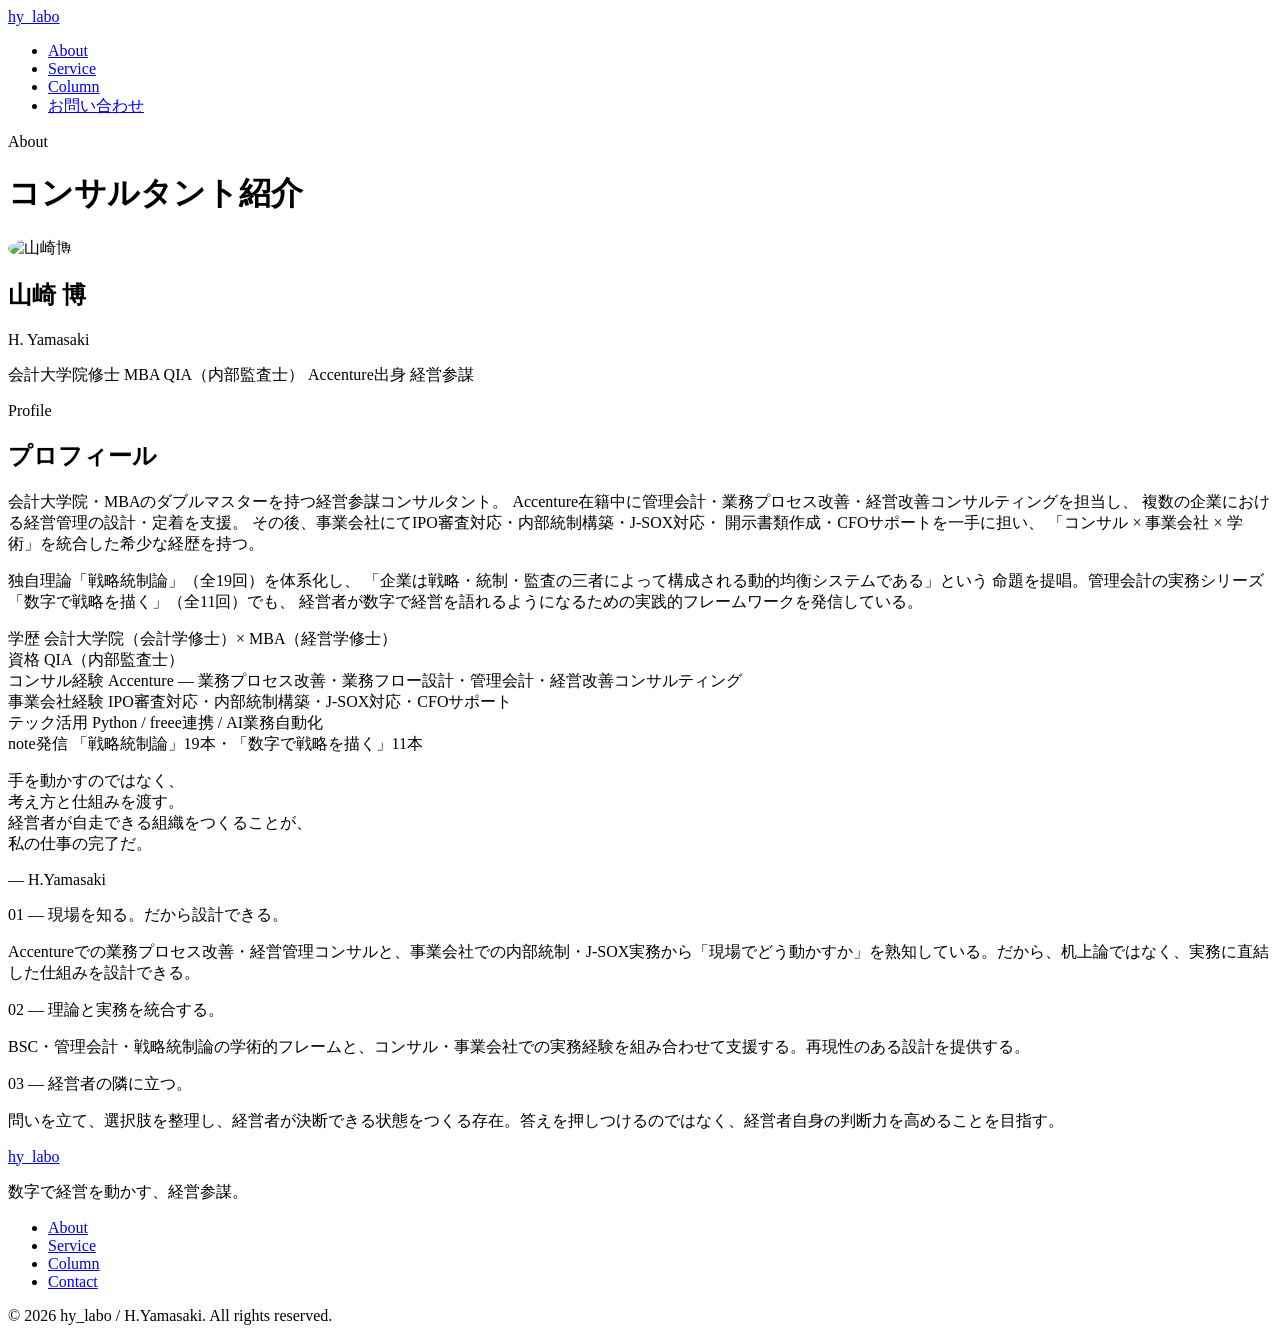
==== about.html @ d49428d5 "サービス説明を肯定的な表現に刷新・業務プロセス改善の強みを追加" ====
<!DOCTYPE html>
<html lang="ja">
<head>
  <meta charset="UTF-8">
  <meta name="viewport" content="width=device-width, initial-scale=1.0">
  <title>About | hy_labo</title>
  <meta name="description" content="山崎博（H.Yamasaki）のプロフィール。Accenture出身、会計大学院×MBA、経営参謀コンサルタント。">
  <link rel="stylesheet" href="css/style.css">
</head>
<body>

<nav>
  <a href="index.html" class="nav-logo">hy<span>_labo</span></a>
  <ul class="nav-links">
    <li><a href="about.html">About</a></li>
    <li><a href="service.html">Service</a></li>
    <li><a href="column.html">Column</a></li>
    <li><a href="contact.html" class="nav-cta">お問い合わせ</a></li>
  </ul>
</nav>

<div class="page-hero">
  <div class="page-hero-inner">
    <p class="page-hero-eyebrow">About</p>
    <h1 class="page-hero-title">コンサルタント紹介</h1>
  </div>
</div>

<!-- PROFILE -->
<section>
  <div class="section-inner">
    <div class="about-grid">
      <div class="about-profile-card">
        <div class="about-avatar" style="background:none; overflow:hidden;">
          <img src="images/profile-avatar.png" alt="山崎博" style="width:100%;height:100%;object-fit:cover;border-radius:50%;">
        </div>
        <h2 class="about-name">山崎 博</h2>
        <p class="about-name-en">H. Yamasaki</p>
        <div class="about-tags">
          <span class="about-tag">会計大学院修士</span>
          <span class="about-tag">MBA</span>
          <span class="about-tag">QIA（内部監査士）</span>
          <span class="about-tag">Accenture出身</span>
          <span class="about-tag">経営参謀</span>
        </div>
      </div>
      <div>
        <p class="section-eyebrow">Profile</p>
        <h2 class="section-title">プロフィール</h2>
        <p class="about-text">
          会計大学院・MBAのダブルマスターを持つ経営参謀コンサルタント。
          Accenture在籍中に管理会計・業務プロセス改善・経営改善コンサルティングを担当し、
          複数の企業における経営管理の設計・定着を支援。
          その後、事業会社にてIPO審査対応・内部統制構築・J-SOX対応・
          開示書類作成・CFOサポートを一手に担い、
          「コンサル × 事業会社 × 学術」を統合した希少な経歴を持つ。
        </p>
        <p class="about-text">
          独自理論「戦略統制論」（全19回）を体系化し、
          「企業は戦略・統制・監査の三者によって構成される動的均衡システムである」という
          命題を提唱。管理会計の実務シリーズ「数字で戦略を描く」（全11回）でも、
          経営者が数字で経営を語れるようになるための実践的フレームワークを発信している。
        </p>
        <div class="about-career">
          <div class="career-item">
            <span class="career-label">学歴</span>
            <span class="career-value">会計大学院（会計学修士）× MBA（経営学修士）</span>
          </div>
          <div class="career-item">
            <span class="career-label">資格</span>
            <span class="career-value">QIA（内部監査士）</span>
          </div>
          <div class="career-item">
            <span class="career-label">コンサル経験</span>
            <span class="career-value">Accenture — 業務プロセス改善・業務フロー設計・管理会計・経営改善コンサルティング</span>
          </div>
          <div class="career-item">
            <span class="career-label">事業会社経験</span>
            <span class="career-value">IPO審査対応・内部統制構築・J-SOX対応・CFOサポート</span>
          </div>
          <div class="career-item">
            <span class="career-label">テック活用</span>
            <span class="career-value">Python / freee連携 / AI業務自動化</span>
          </div>
          <div class="career-item">
            <span class="career-label">note発信</span>
            <span class="career-value">「戦略統制論」19本・「数字で戦略を描く」11本</span>
          </div>
        </div>
      </div>
    </div>
  </div>
</section>

<!-- PHILOSOPHY -->
<div class="philosophy-section">
  <div class="philosophy-inner">
    <div>
      <p class="philosophy-quote">
        手を動かすのではなく、<br>
        <span class="hl">考え方と仕組みを渡す。</span><br>
        経営者が自走できる組織をつくることが、<br>
        私の仕事の完了だ。
      </p>
      <p class="philosophy-author">— H.Yamasaki</p>
    </div>
    <div class="philosophy-points">
      <div class="philosophy-point">
        <p class="pp-num">01 — 現場を知る。だから設計できる。</p>
        <p class="pp-text">Accentureでの業務プロセス改善・経営管理コンサルと、事業会社での内部統制・J-SOX実務から「現場でどう動かすか」を熟知している。だから、机上論ではなく、実務に直結した仕組みを設計できる。</p>
      </div>
      <div class="philosophy-point">
        <p class="pp-num">02 — 理論と実務を統合する。</p>
        <p class="pp-text">BSC・管理会計・戦略統制論の学術的フレームと、コンサル・事業会社での実務経験を組み合わせて支援する。再現性のある設計を提供する。</p>
      </div>
      <div class="philosophy-point">
        <p class="pp-num">03 — 経営者の隣に立つ。</p>
        <p class="pp-text">問いを立て、選択肢を整理し、経営者が決断できる状態をつくる存在。答えを押しつけるのではなく、経営者自身の判断力を高めることを目指す。</p>
      </div>
    </div>
  </div>
</div>

<footer>
  <div class="footer-inner">
    <div class="footer-top">
      <div>
        <a href="index.html" class="footer-logo">hy<span>_labo</span></a>
        <p class="footer-desc">数字で経営を動かす、経営参謀。</p>
      </div>
      <ul class="footer-nav">
        <li><a href="about.html">About</a></li>
        <li><a href="service.html">Service</a></li>
        <li><a href="column.html">Column</a></li>
        <li><a href="contact.html">Contact</a></li>
      </ul>
    </div>
    <p class="footer-copy">© 2026 hy_labo / H.Yamasaki. All rights reserved.</p>
  </div>
</footer>

</body>
</html>
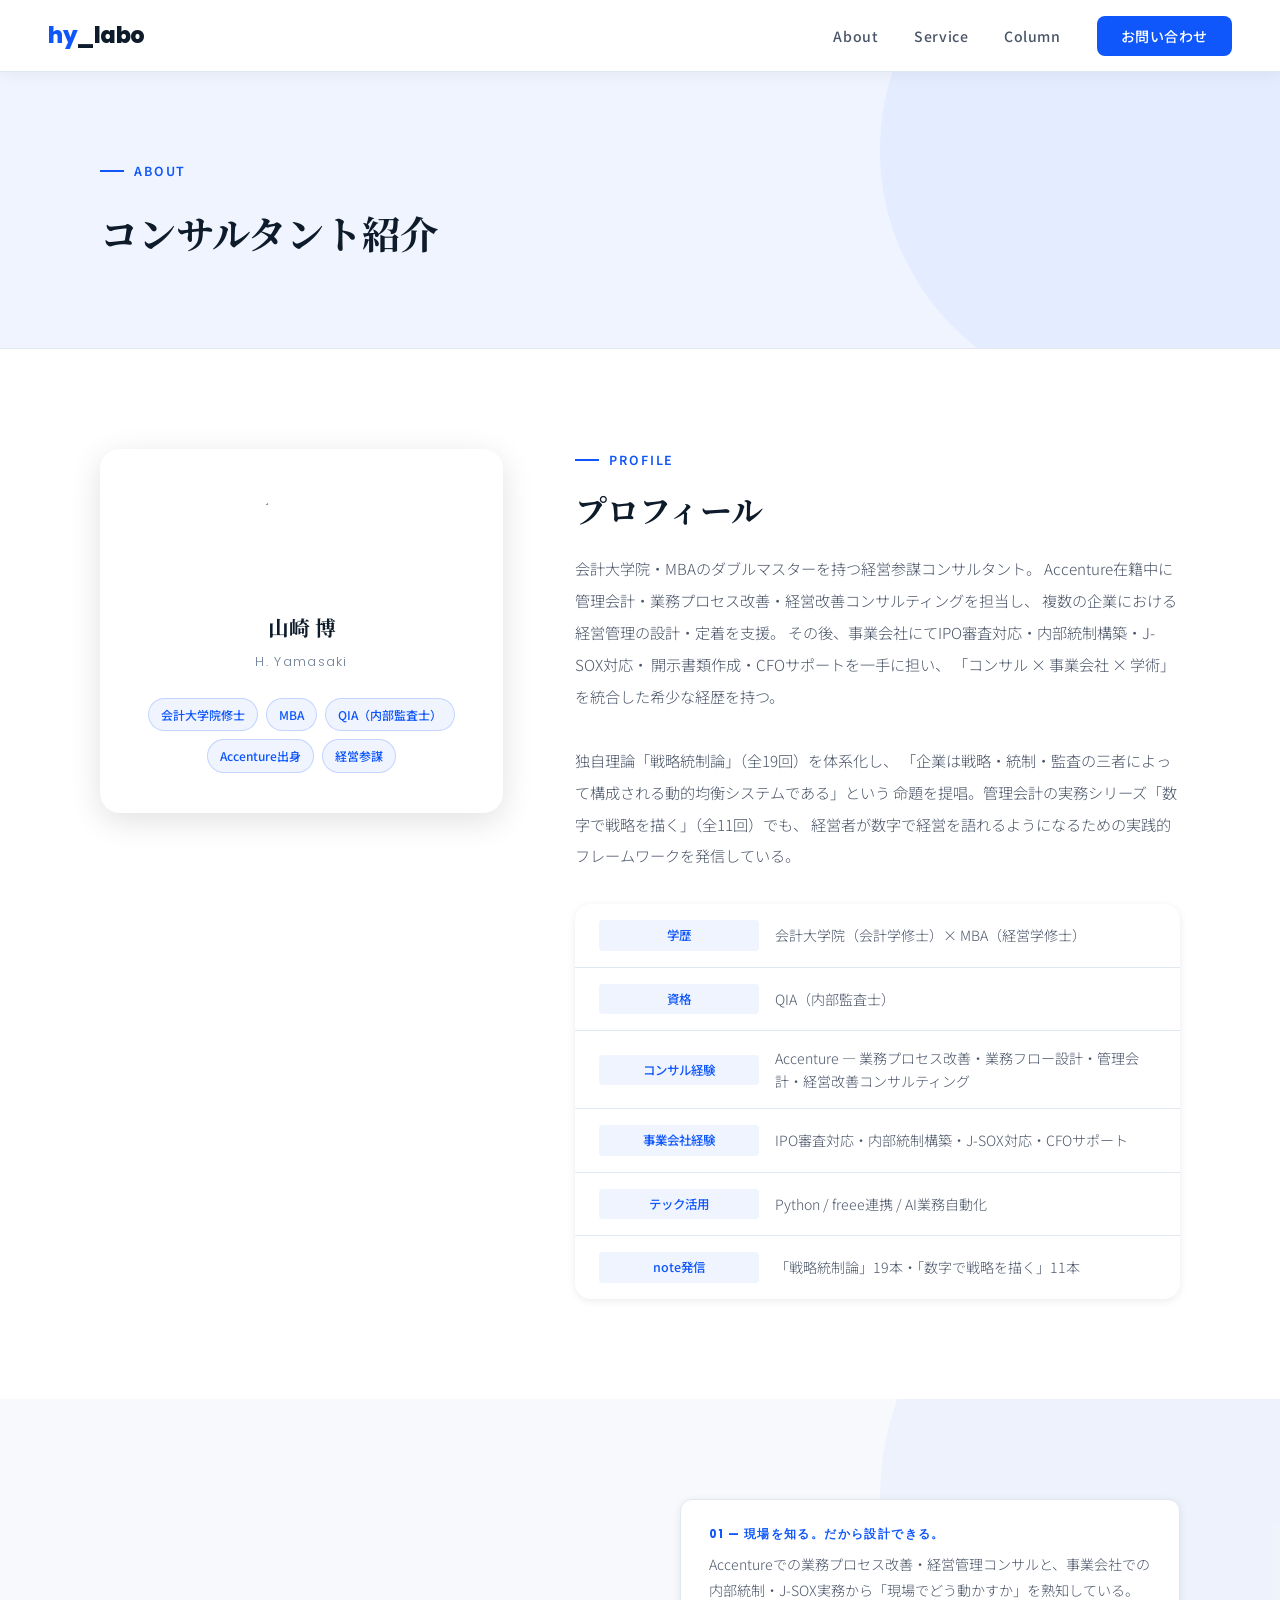
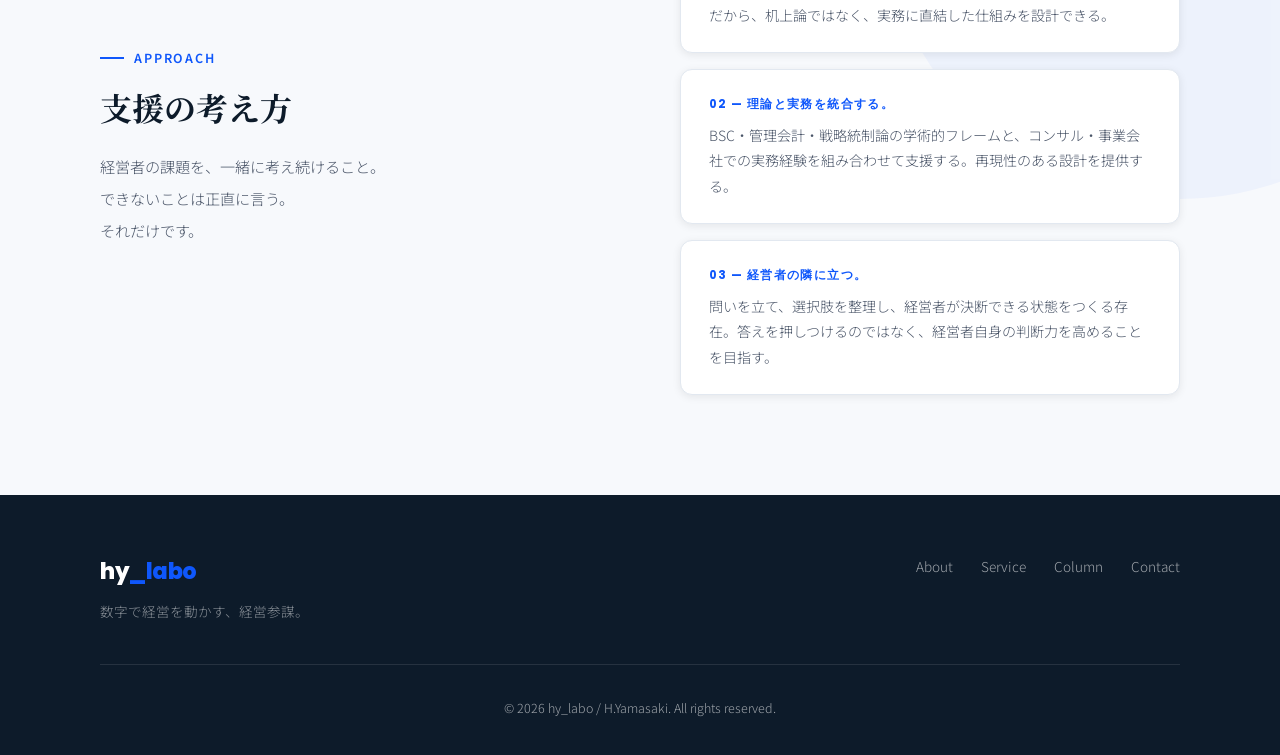
==== commit c83fd573: "redesign: サイト全体を明るいデザイン・誠実なトーンに刷新 [デザイン] - ヒーロー背景: 暗いオーバーレイ→ライトブルーグラデーション - 統計バー: ネイビー→ライトブルー背景 - フィ" ====
--- a/about.html
+++ b/about.html
@@ -96,13 +96,13 @@
 <div class="philosophy-section">
   <div class="philosophy-inner">
     <div>
-      <p class="philosophy-quote">
-        手を動かすのではなく、<br>
-        <span class="hl">考え方と仕組みを渡す。</span><br>
-        経営者が自走できる組織をつくることが、<br>
-        私の仕事の完了だ。
+      <p class="section-eyebrow">Approach</p>
+      <h2 class="section-title">支援の考え方</h2>
+      <p style="font-size:0.95rem; color:var(--text-mid); line-height:2.1; max-width:360px; margin-top:16px;">
+        経営者の課題を、一緒に考え続けること。<br>
+        できないことは正直に言う。<br>
+        それだけです。
       </p>
-      <p class="philosophy-author">— H.Yamasaki</p>
     </div>
     <div class="philosophy-points">
       <div class="philosophy-point">
--- a/css/style.css
+++ b/css/style.css
@@ -0,0 +1,1025 @@
+/* hy_labo — style.css (v2) */
+@import url('https://fonts.googleapis.com/css2?family=Poppins:wght@400;600;700;800&family=Noto+Sans+JP:wght@300;400;500;700&family=Noto+Serif+JP:wght@400;600;700&display=swap');
+
+:root {
+  --blue:       #0f57fb;
+  --blue-dark:  #0940c0;
+  --navy:       #0d1b2a;
+  --navy-mid:   #1e3352;
+  --gold:       #c89a3f;
+  --text:       #1a202c;
+  --text-mid:   #4a5568;
+  --text-light: #718096;
+  --bg:         #ffffff;
+  --bg-blue:    #f0f4ff;
+  --bg-dark:    #0d1b2a;
+  --border:     #e2e8f0;
+  --shadow-sm:  0 2px 8px rgba(0,0,0,0.08);
+  --shadow-md:  0 8px 32px rgba(0,0,0,0.12);
+  --shadow-lg:  0 16px 48px rgba(15,87,251,0.18);
+  --radius:     8px;
+  --max:        1080px;
+}
+
+*, *::before, *::after { margin:0; padding:0; box-sizing:border-box; }
+html { scroll-behavior:smooth; }
+
+body {
+  font-family: 'Noto Sans JP', sans-serif;
+  font-weight: 300;
+  color: var(--text);
+  background: var(--bg);
+  line-height: 1.8;
+  overflow-x: hidden;
+}
+
+/* ── NAV ────────────────────────── */
+nav {
+  position: fixed;
+  inset: 0 0 auto 0;
+  height: 72px;
+  display: flex;
+  align-items: center;
+  justify-content: space-between;
+  padding: 0 48px;
+  background: rgba(255,255,255,0.97);
+  backdrop-filter: blur(8px);
+  border-bottom: 1px solid var(--border);
+  z-index: 200;
+  box-shadow: 0 2px 16px rgba(0,0,0,0.06);
+}
+
+.nav-logo {
+  font-family: 'Poppins', sans-serif;
+  font-weight: 800;
+  font-size: 1.4rem;
+  color: var(--blue);
+  text-decoration: none;
+  letter-spacing: -0.02em;
+}
+
+.nav-logo span {
+  color: var(--navy);
+}
+
+.nav-links {
+  display: flex;
+  align-items: center;
+  gap: 36px;
+  list-style: none;
+}
+
+.nav-links a {
+  text-decoration: none;
+  font-size: 0.88rem;
+  font-weight: 500;
+  color: var(--text-mid);
+  letter-spacing: 0.04em;
+  transition: color 0.2s;
+}
+
+.nav-links a:hover { color: var(--blue); }
+
+.nav-cta {
+  background: var(--blue) !important;
+  color: #fff !important;
+  padding: 10px 24px !important;
+  border-radius: var(--radius) !important;
+  transition: background 0.2s !important;
+}
+
+.nav-cta:hover { background: var(--blue-dark) !important; }
+
+/* ── HERO ───────────────────────── */
+.hero {
+  min-height: 100vh;
+  padding-top: 72px;
+  display: flex;
+  align-items: center;
+  position: relative;
+  overflow: hidden;
+  background: linear-gradient(135deg, #eef2ff 0%, #ffffff 55%, #f7f9fc 100%);
+}
+
+.hero::before {
+  content: '';
+  position: absolute;
+  right: -200px;
+  top: -150px;
+  width: 700px;
+  height: 700px;
+  border-radius: 50%;
+  background: rgba(15,87,251,0.06);
+  pointer-events: none;
+}
+
+.hero-grid {
+  position: relative;
+  z-index: 1;
+  max-width: var(--max);
+  margin: 0 auto;
+  padding: 80px 48px;
+  display: grid;
+  grid-template-columns: 1fr 1fr;
+  gap: 64px;
+  align-items: center;
+  width: 100%;
+}
+
+.hero-eyebrow {
+  display: inline-flex;
+  align-items: center;
+  gap: 8px;
+  font-size: 0.78rem;
+  font-weight: 500;
+  letter-spacing: 0.15em;
+  color: var(--blue);
+  text-transform: uppercase;
+  margin-bottom: 24px;
+}
+
+.hero-eyebrow::before {
+  content: '';
+  width: 32px;
+  height: 2px;
+  background: var(--blue);
+  display: block;
+}
+
+.hero-title {
+  font-family: 'Noto Serif JP', serif;
+  font-size: clamp(2.2rem, 4vw, 3.4rem);
+  font-weight: 700;
+  line-height: 1.45;
+  color: var(--navy);
+  margin-bottom: 28px;
+}
+
+.hero-title .accent {
+  color: var(--blue);
+}
+
+.hero-desc {
+  font-size: 1rem;
+  color: var(--text-mid);
+  line-height: 2;
+  margin-bottom: 48px;
+  max-width: 480px;
+}
+
+.btn-primary {
+  display: inline-flex;
+  align-items: center;
+  gap: 8px;
+  padding: 16px 36px;
+  background: var(--blue);
+  color: #fff;
+  text-decoration: none;
+  font-size: 0.92rem;
+  font-weight: 500;
+  border-radius: var(--radius);
+  letter-spacing: 0.04em;
+  box-shadow: 0 8px 24px rgba(15,87,251,0.45);
+  transition: all 0.25s;
+}
+
+.btn-primary:hover {
+  background: var(--blue-dark);
+  transform: translateY(-2px);
+  box-shadow: 0 12px 32px rgba(15,87,251,0.55);
+}
+
+.btn-secondary {
+  display: inline-flex;
+  align-items: center;
+  gap: 8px;
+  padding: 16px 36px;
+  background: transparent;
+  color: var(--navy);
+  text-decoration: none;
+  font-size: 0.92rem;
+  font-weight: 500;
+  border-radius: var(--radius);
+  letter-spacing: 0.04em;
+  border: 1.5px solid var(--border);
+  transition: all 0.25s;
+  margin-left: 16px;
+}
+
+.btn-secondary:hover {
+  border-color: var(--blue);
+  color: var(--blue);
+}
+
+/* Hero visual */
+.hero-visual {
+  display: flex;
+  justify-content: center;
+  align-items: center;
+}
+
+.hero-card-stack {
+  position: relative;
+  width: 360px;
+  height: 400px;
+}
+
+.h-card {
+  position: absolute;
+  background: #ffffff;
+  border: 1px solid var(--border);
+  border-radius: 16px;
+  padding: 28px 32px;
+  color: var(--navy);
+  box-shadow: var(--shadow-md);
+}
+
+.h-card-main {
+  top: 20px; left: 0;
+  width: 300px;
+}
+
+.h-card-sub {
+  top: 180px; right: 0;
+  width: 240px;
+  background: var(--bg-blue);
+  border-color: rgba(15,87,251,0.2);
+}
+
+.h-card-label {
+  font-size: 0.72rem;
+  letter-spacing: 0.15em;
+  color: var(--blue);
+  text-transform: uppercase;
+  margin-bottom: 10px;
+}
+
+.h-card-value {
+  font-family: 'Poppins', sans-serif;
+  font-size: 1.4rem;
+  font-weight: 700;
+  color: var(--navy);
+  margin-bottom: 8px;
+}
+
+.h-card-desc {
+  font-size: 0.82rem;
+  color: var(--text-mid);
+  line-height: 1.6;
+}
+
+.h-card-badge {
+  display: inline-flex;
+  align-items: center;
+  gap: 6px;
+  font-size: 0.75rem;
+  background: var(--bg-blue);
+  border-radius: 20px;
+  padding: 4px 12px;
+  color: var(--blue);
+  margin-top: 12px;
+  border: 1px solid rgba(15,87,251,0.2);
+}
+
+/* ── SECTION BASE ────────────────── */
+section { padding: 100px 48px; }
+
+.section-inner {
+  max-width: var(--max);
+  margin: 0 auto;
+}
+
+.section-eyebrow {
+  font-size: 0.78rem;
+  font-weight: 600;
+  letter-spacing: 0.15em;
+  color: var(--blue);
+  text-transform: uppercase;
+  margin-bottom: 14px;
+  display: flex;
+  align-items: center;
+  gap: 10px;
+}
+
+.section-eyebrow::before {
+  content: '';
+  width: 24px;
+  height: 2px;
+  background: var(--blue);
+}
+
+.section-title {
+  font-family: 'Noto Serif JP', serif;
+  font-size: clamp(1.6rem, 2.5vw, 2.4rem);
+  font-weight: 700;
+  color: var(--navy);
+  margin-bottom: 20px;
+  line-height: 1.5;
+}
+
+.section-lead {
+  font-size: 1rem;
+  color: var(--text-mid);
+  line-height: 2;
+  max-width: 600px;
+  margin-bottom: 64px;
+}
+
+/* ── STATS BAR ───────────────────── */
+.stats-bar {
+  background: var(--bg-blue);
+  padding: 48px;
+  border-top: 1px solid var(--border);
+  border-bottom: 1px solid var(--border);
+}
+
+.stats-inner {
+  max-width: var(--max);
+  margin: 0 auto;
+  display: grid;
+  grid-template-columns: repeat(4, 1fr);
+  gap: 32px;
+  text-align: center;
+}
+
+.stat-item { padding: 8px; }
+
+.stat-num {
+  font-family: 'Poppins', sans-serif;
+  font-size: clamp(2rem, 3vw, 2.8rem);
+  font-weight: 800;
+  color: var(--blue);
+  letter-spacing: -0.02em;
+  line-height: 1;
+  margin-bottom: 8px;
+}
+
+.stat-num span {
+  font-size: 1.4rem;
+  color: var(--blue);
+}
+
+.stat-label {
+  font-size: 0.85rem;
+  color: var(--text-mid);
+  line-height: 1.6;
+}
+
+/* ── SERVICE CARDS ───────────────── */
+.service-grid {
+  display: grid;
+  grid-template-columns: repeat(3, 1fr);
+  gap: 28px;
+}
+
+.service-card {
+  background: var(--bg);
+  border: 1px solid var(--border);
+  border-radius: 16px;
+  padding: 40px 36px;
+  box-shadow: var(--shadow-sm);
+  transition: all 0.3s;
+  position: relative;
+  overflow: hidden;
+}
+
+.service-card::before {
+  content: '';
+  position: absolute;
+  top: 0; left: 0; right: 0;
+  height: 4px;
+  background: linear-gradient(90deg, var(--blue), #5b8dfb);
+  opacity: 0;
+  transition: opacity 0.3s;
+}
+
+.service-card:hover {
+  transform: translateY(-6px);
+  box-shadow: var(--shadow-lg);
+  border-color: transparent;
+}
+
+.service-card:hover::before { opacity: 1; }
+
+.service-icon {
+  width: 56px;
+  height: 56px;
+  background: var(--bg-blue);
+  border-radius: 14px;
+  display: flex;
+  align-items: center;
+  justify-content: center;
+  margin-bottom: 24px;
+  font-size: 1.5rem;
+}
+
+.service-num {
+  font-family: 'Poppins', sans-serif;
+  font-size: 0.72rem;
+  font-weight: 700;
+  letter-spacing: 0.12em;
+  color: var(--blue);
+  text-transform: uppercase;
+  margin-bottom: 8px;
+}
+
+.service-name {
+  font-family: 'Noto Serif JP', serif;
+  font-size: 1.15rem;
+  font-weight: 700;
+  color: var(--navy);
+  margin-bottom: 6px;
+  line-height: 1.5;
+}
+
+.service-sub {
+  font-size: 0.78rem;
+  color: var(--text-light);
+  margin-bottom: 20px;
+  letter-spacing: 0.03em;
+}
+
+.service-desc {
+  font-size: 0.88rem;
+  color: var(--text-mid);
+  line-height: 1.9;
+  border-top: 1px solid var(--border);
+  padding-top: 20px;
+  margin-top: 8px;
+}
+
+.service-price {
+  display: inline-block;
+  margin-top: 20px;
+  font-size: 0.82rem;
+  font-weight: 500;
+  color: var(--blue);
+  background: var(--bg-blue);
+  padding: 6px 14px;
+  border-radius: 20px;
+}
+
+.service-coming {
+  opacity: 0.5;
+  pointer-events: none;
+}
+
+.service-coming .service-price {
+  background: #f0f0f0;
+  color: var(--text-light);
+}
+
+/* ── PHILOSOPHY ──────────────────── */
+.philosophy-section {
+  background: #f7f9fc;
+  padding: 100px 48px;
+  position: relative;
+  overflow: hidden;
+}
+
+.philosophy-section::before {
+  content: '';
+  position: absolute;
+  right: -200px;
+  top: -200px;
+  width: 600px;
+  height: 600px;
+  border-radius: 50%;
+  background: rgba(15,87,251,0.04);
+  pointer-events: none;
+}
+
+.philosophy-inner {
+  max-width: var(--max);
+  margin: 0 auto;
+  position: relative;
+  z-index: 1;
+  display: grid;
+  grid-template-columns: 1fr 1fr;
+  gap: 80px;
+  align-items: center;
+}
+
+.philosophy-quote {
+  font-family: 'Noto Serif JP', serif;
+  font-size: clamp(1.1rem, 1.8vw, 1.5rem);
+  font-weight: 600;
+  line-height: 1.9;
+  color: var(--navy);
+}
+
+.philosophy-quote .hl {
+  color: var(--blue);
+}
+
+.philosophy-author {
+  font-size: 0.85rem;
+  color: var(--text-light);
+  margin-top: 24px;
+  letter-spacing: 0.1em;
+}
+
+.philosophy-points {
+  display: grid;
+  gap: 16px;
+}
+
+.philosophy-point {
+  background: #ffffff;
+  border: 1px solid var(--border);
+  border-radius: 12px;
+  padding: 24px 28px;
+  transition: background 0.2s;
+  box-shadow: var(--shadow-sm);
+}
+
+.philosophy-point:hover {
+  background: var(--bg-blue);
+}
+
+.pp-num {
+  font-family: 'Poppins', sans-serif;
+  font-size: 0.72rem;
+  font-weight: 700;
+  color: var(--blue);
+  letter-spacing: 0.12em;
+  margin-bottom: 8px;
+}
+
+.pp-text {
+  font-size: 0.88rem;
+  color: var(--text-mid);
+  line-height: 1.8;
+}
+
+/* ── ABOUT ───────────────────────── */
+.about-section { background: var(--bg-blue); }
+
+.about-grid {
+  display: grid;
+  grid-template-columns: 2fr 3fr;
+  gap: 72px;
+  align-items: start;
+}
+
+.about-profile-card {
+  background: var(--bg);
+  border-radius: 20px;
+  padding: 40px 36px;
+  box-shadow: var(--shadow-md);
+  text-align: center;
+}
+
+.about-avatar {
+  width: 100px;
+  height: 100px;
+  border-radius: 50%;
+  background: linear-gradient(135deg, var(--blue), var(--navy));
+  margin: 0 auto 20px;
+  display: flex;
+  align-items: center;
+  justify-content: center;
+  font-family: 'Poppins', sans-serif;
+  font-size: 2rem;
+  font-weight: 800;
+  color: #fff;
+}
+
+.about-name {
+  font-family: 'Noto Serif JP', serif;
+  font-size: 1.3rem;
+  font-weight: 700;
+  color: var(--navy);
+  margin-bottom: 4px;
+}
+
+.about-name-en {
+  font-family: 'Poppins', sans-serif;
+  font-size: 0.82rem;
+  color: var(--text-light);
+  letter-spacing: 0.1em;
+  margin-bottom: 24px;
+}
+
+.about-tags {
+  display: flex;
+  flex-wrap: wrap;
+  gap: 8px;
+  justify-content: center;
+}
+
+.about-tag {
+  font-size: 0.75rem;
+  color: var(--blue);
+  background: var(--bg-blue);
+  padding: 5px 12px;
+  border-radius: 20px;
+  border: 1px solid rgba(15,87,251,0.2);
+  font-weight: 500;
+}
+
+.about-text {
+  font-size: 0.95rem;
+  color: var(--text-mid);
+  line-height: 2.1;
+  margin-bottom: 32px;
+}
+
+.about-career {
+  background: var(--bg);
+  border-radius: 16px;
+  overflow: hidden;
+  box-shadow: var(--shadow-sm);
+}
+
+.career-item {
+  display: grid;
+  grid-template-columns: 160px 1fr;
+  gap: 16px;
+  padding: 16px 24px;
+  border-bottom: 1px solid var(--border);
+  font-size: 0.88rem;
+  align-items: center;
+}
+
+.career-item:last-child { border-bottom: none; }
+
+.career-label {
+  font-size: 0.78rem;
+  font-weight: 500;
+  color: var(--blue);
+  background: var(--bg-blue);
+  padding: 4px 10px;
+  border-radius: 4px;
+  text-align: center;
+}
+
+.career-value { color: var(--text-mid); line-height: 1.6; }
+
+/* ── COLUMN ──────────────────────── */
+.column-grid {
+  display: grid;
+  grid-template-columns: 1fr 1fr;
+  gap: 32px;
+}
+
+.column-card {
+  background: var(--bg);
+  border: 1px solid var(--border);
+  border-radius: 16px;
+  padding: 36px;
+  text-decoration: none;
+  color: inherit;
+  display: block;
+  box-shadow: var(--shadow-sm);
+  transition: all 0.3s;
+  position: relative;
+  overflow: hidden;
+}
+
+.column-card::after {
+  content: '→';
+  position: absolute;
+  bottom: 28px; right: 28px;
+  font-size: 1.2rem;
+  color: var(--blue);
+  opacity: 0;
+  transform: translateX(-8px);
+  transition: all 0.25s;
+}
+
+.column-card:hover {
+  transform: translateY(-4px);
+  box-shadow: var(--shadow-md);
+  border-color: var(--blue);
+}
+
+.column-card:hover::after {
+  opacity: 1;
+  transform: translateX(0);
+}
+
+.column-series {
+  font-family: 'Poppins', sans-serif;
+  font-size: 0.72rem;
+  font-weight: 700;
+  letter-spacing: 0.14em;
+  color: var(--blue);
+  text-transform: uppercase;
+  margin-bottom: 12px;
+}
+
+.column-badge {
+  display: inline-flex;
+  align-items: center;
+  font-size: 0.75rem;
+  background: var(--bg-blue);
+  color: var(--blue);
+  padding: 3px 10px;
+  border-radius: 12px;
+  margin-left: 8px;
+  font-weight: 500;
+}
+
+.column-title {
+  font-family: 'Noto Serif JP', serif;
+  font-size: 1.2rem;
+  font-weight: 700;
+  color: var(--navy);
+  margin-bottom: 14px;
+  line-height: 1.5;
+}
+
+.column-desc {
+  font-size: 0.88rem;
+  color: var(--text-mid);
+  line-height: 1.9;
+  padding-top: 14px;
+  border-top: 1px solid var(--border);
+}
+
+.note-link-wrap {
+  margin-top: 48px;
+  text-align: center;
+}
+
+/* ── CONTACT ─────────────────────── */
+.contact-section {
+  background: linear-gradient(160deg, var(--bg-blue) 0%, #ffffff 60%);
+}
+
+.contact-grid {
+  display: grid;
+  grid-template-columns: 2fr 3fr;
+  gap: 72px;
+  align-items: start;
+}
+
+.contact-info { padding-top: 16px; }
+
+.contact-info-title {
+  font-family: 'Noto Serif JP', serif;
+  font-size: 1.6rem;
+  font-weight: 700;
+  color: var(--navy);
+  margin-bottom: 16px;
+  line-height: 1.5;
+}
+
+.contact-info-lead {
+  font-size: 0.92rem;
+  color: var(--text-mid);
+  line-height: 2;
+  margin-bottom: 36px;
+}
+
+.contact-info-item {
+  display: flex;
+  align-items: flex-start;
+  gap: 14px;
+  padding: 16px 0;
+  border-top: 1px solid var(--border);
+  font-size: 0.88rem;
+  color: var(--text-mid);
+}
+
+.contact-info-icon {
+  width: 36px;
+  height: 36px;
+  background: var(--bg-blue);
+  border-radius: 8px;
+  display: flex;
+  align-items: center;
+  justify-content: center;
+  flex-shrink: 0;
+  font-size: 1rem;
+}
+
+.contact-form {
+  background: var(--bg);
+  border-radius: 20px;
+  padding: 48px;
+  box-shadow: var(--shadow-md);
+  display: grid;
+  gap: 20px;
+}
+
+.form-group { display: grid; gap: 8px; }
+
+.form-label {
+  font-size: 0.85rem;
+  font-weight: 500;
+  color: var(--text);
+}
+
+.form-req {
+  font-size: 0.7rem;
+  color: #e53e3e;
+  margin-left: 6px;
+  font-weight: 400;
+}
+
+.form-input, .form-textarea, .form-select {
+  padding: 13px 16px;
+  border: 1.5px solid var(--border);
+  border-radius: var(--radius);
+  font-family: 'Noto Sans JP', sans-serif;
+  font-size: 0.9rem;
+  color: var(--text);
+  background: var(--bg);
+  width: 100%;
+  outline: none;
+  transition: border-color 0.2s, box-shadow 0.2s;
+  -webkit-appearance: none;
+}
+
+.form-input:focus,
+.form-textarea:focus,
+.form-select:focus {
+  border-color: var(--blue);
+  box-shadow: 0 0 0 3px rgba(15,87,251,0.12);
+}
+
+.form-textarea { resize: vertical; min-height: 140px; }
+
+.form-submit {
+  padding: 15px;
+  background: var(--blue);
+  color: #fff;
+  border: none;
+  border-radius: var(--radius);
+  font-family: 'Noto Sans JP', sans-serif;
+  font-size: 0.95rem;
+  font-weight: 500;
+  cursor: pointer;
+  letter-spacing: 0.06em;
+  box-shadow: 0 6px 20px rgba(15,87,251,0.35);
+  transition: all 0.2s;
+}
+
+.form-submit:hover {
+  background: var(--blue-dark);
+  transform: translateY(-2px);
+  box-shadow: 0 10px 28px rgba(15,87,251,0.45);
+}
+
+/* ── FOOTER ──────────────────────── */
+footer {
+  background: var(--navy);
+  padding: 56px 48px 36px;
+  color: rgba(255,255,255,0.6);
+}
+
+.footer-inner {
+  max-width: var(--max);
+  margin: 0 auto;
+}
+
+.footer-top {
+  display: flex;
+  justify-content: space-between;
+  align-items: flex-start;
+  padding-bottom: 40px;
+  border-bottom: 1px solid rgba(255,255,255,0.1);
+  margin-bottom: 32px;
+}
+
+.footer-logo {
+  font-family: 'Poppins', sans-serif;
+  font-weight: 800;
+  font-size: 1.4rem;
+  color: #fff;
+  text-decoration: none;
+  letter-spacing: -0.02em;
+}
+
+.footer-logo span { color: var(--blue); }
+
+.footer-desc {
+  font-size: 0.85rem;
+  color: rgba(255,255,255,0.5);
+  margin-top: 8px;
+  max-width: 280px;
+  line-height: 1.8;
+}
+
+.footer-nav {
+  display: flex;
+  gap: 28px;
+  list-style: none;
+}
+
+.footer-nav a {
+  font-size: 0.85rem;
+  color: rgba(255,255,255,0.6);
+  text-decoration: none;
+  transition: color 0.2s;
+}
+
+.footer-nav a:hover { color: var(--blue); }
+
+.footer-copy {
+  font-size: 0.78rem;
+  text-align: center;
+}
+
+/* ── PAGE HERO ───────────────────── */
+.page-hero {
+  padding: 160px 48px 80px;
+  background: #f0f4ff;
+  border-bottom: 1px solid var(--border);
+  position: relative;
+  overflow: hidden;
+}
+
+.page-hero::before {
+  content: '';
+  position: absolute;
+  right: -100px; top: -100px;
+  width: 500px; height: 500px;
+  border-radius: 50%;
+  background: rgba(15,87,251,0.05);
+  pointer-events: none;
+}
+
+.page-hero-inner {
+  max-width: var(--max);
+  margin: 0 auto;
+  position: relative;
+  z-index: 1;
+}
+
+.page-hero-eyebrow {
+  font-size: 0.78rem;
+  font-weight: 600;
+  letter-spacing: 0.15em;
+  color: var(--blue);
+  text-transform: uppercase;
+  margin-bottom: 16px;
+  display: flex;
+  align-items: center;
+  gap: 10px;
+}
+
+.page-hero-eyebrow::before {
+  content: '';
+  width: 24px; height: 2px;
+  background: var(--blue);
+}
+
+.page-hero-title {
+  font-family: 'Noto Serif JP', serif;
+  font-size: clamp(1.8rem, 3vw, 2.8rem);
+  font-weight: 700;
+  color: var(--navy);
+}
+
+/* ── UTILITIES ───────────────────── */
+.bg-gray { background: #f7f9fc; }
+.bg-dark { background: var(--navy); }
+.text-center { text-align: center; }
+
+.btn-outline-white {
+  display: inline-flex;
+  align-items: center;
+  gap: 8px;
+  padding: 13px 32px;
+  border: 1.5px solid rgba(255,255,255,0.5);
+  color: rgba(255,255,255,0.9);
+  text-decoration: none;
+  font-size: 0.9rem;
+  font-weight: 500;
+  border-radius: var(--radius);
+  transition: all 0.25s;
+}
+
+.btn-outline-white:hover {
+  border-color: #fff;
+  background: rgba(255,255,255,0.08);
+}
+
+/* ── RESPONSIVE ──────────────────── */
+@media (max-width: 960px) {
+  section { padding: 72px 24px; }
+  nav { padding: 0 24px; }
+  footer { padding: 48px 24px 28px; }
+
+  .hero-grid { grid-template-columns: 1fr; gap: 48px; padding: 80px 24px; }
+  .hero-visual { display: none; }
+
+  .stats-inner { grid-template-columns: repeat(2, 1fr); }
+  .service-grid { grid-template-columns: 1fr; }
+  .about-grid { grid-template-columns: 1fr; gap: 40px; }
+  .column-grid { grid-template-columns: 1fr; }
+  .philosophy-inner { grid-template-columns: 1fr; gap: 40px; }
+  .contact-grid { grid-template-columns: 1fr; gap: 40px; }
+  .footer-top { flex-direction: column; gap: 24px; }
+}
+
+@media (max-width: 640px) {
+  .nav-links li:not(:last-child) { display: none; }
+  .page-hero { padding: 130px 24px 60px; }
+  .hero-title { font-size: 2rem; }
+  .contact-form { padding: 28px 20px; }
+  .stats-inner { grid-template-columns: 1fr 1fr; gap: 20px; }
+}
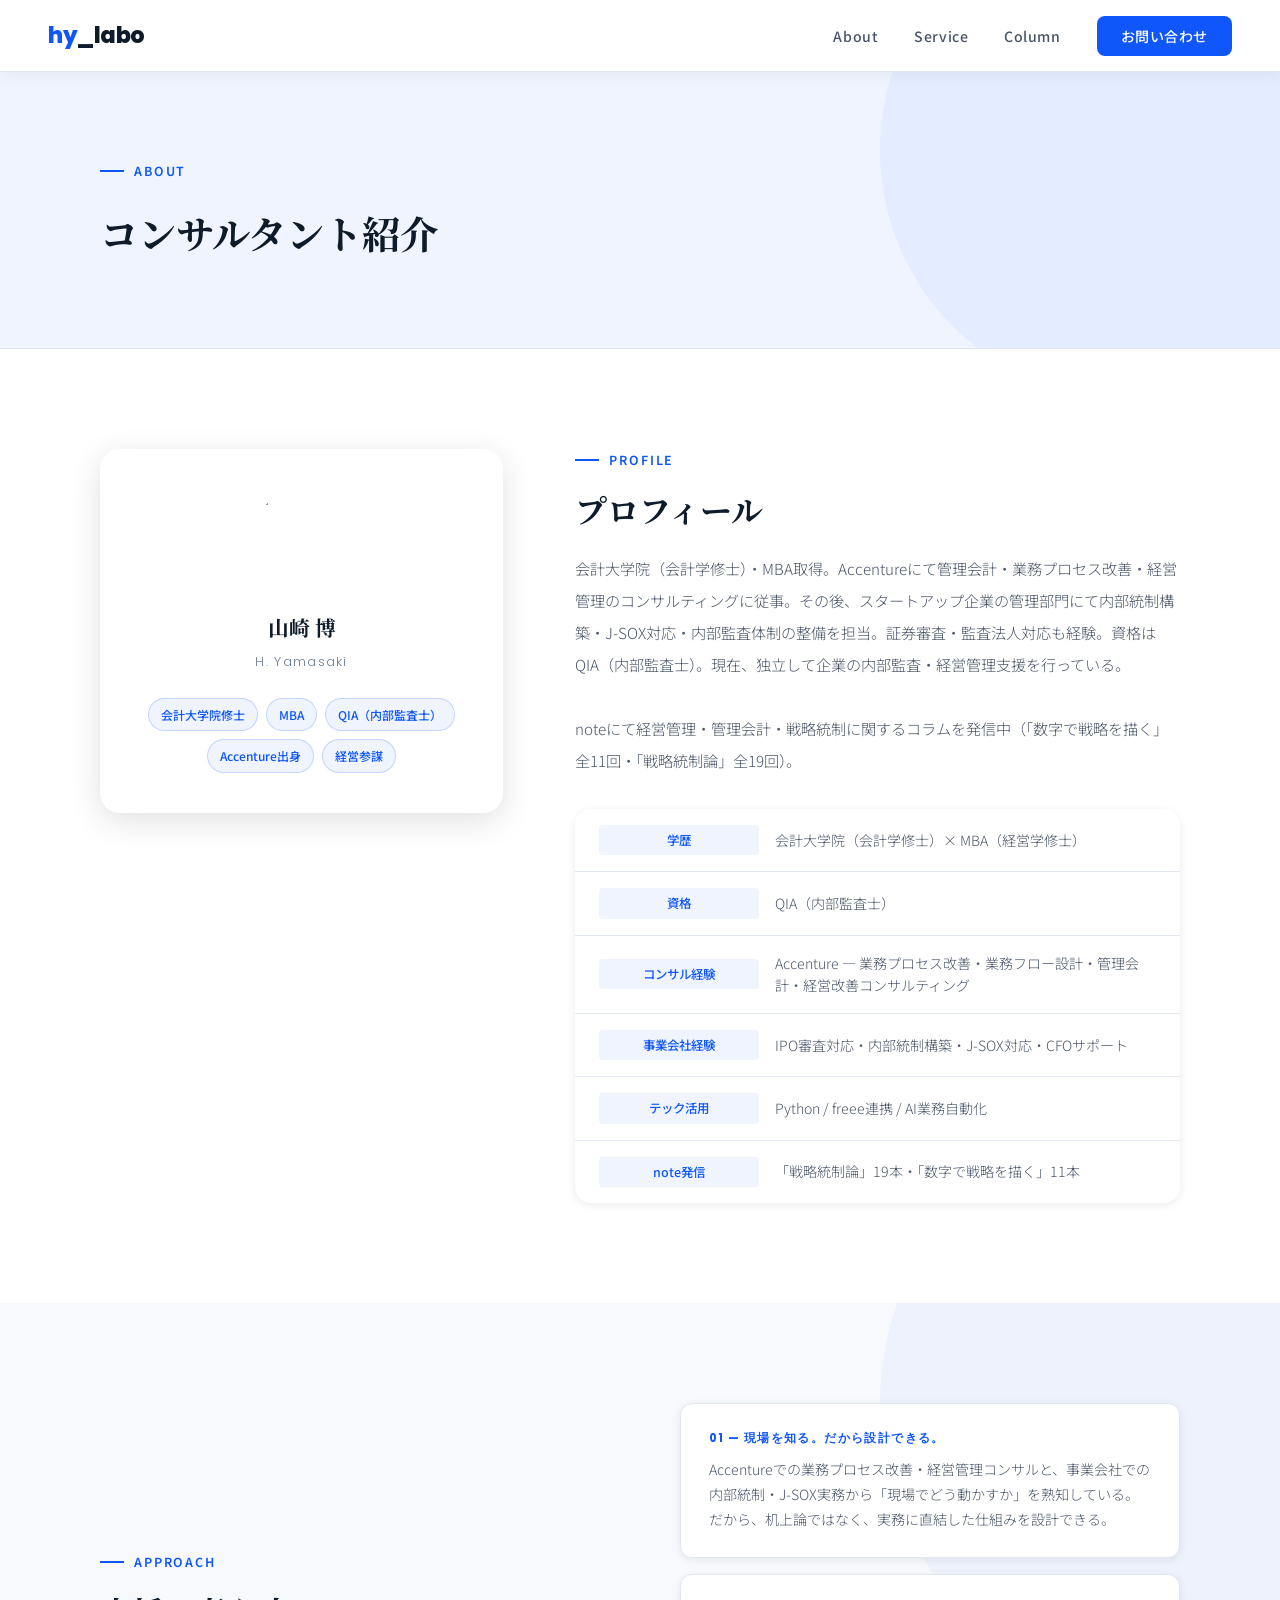
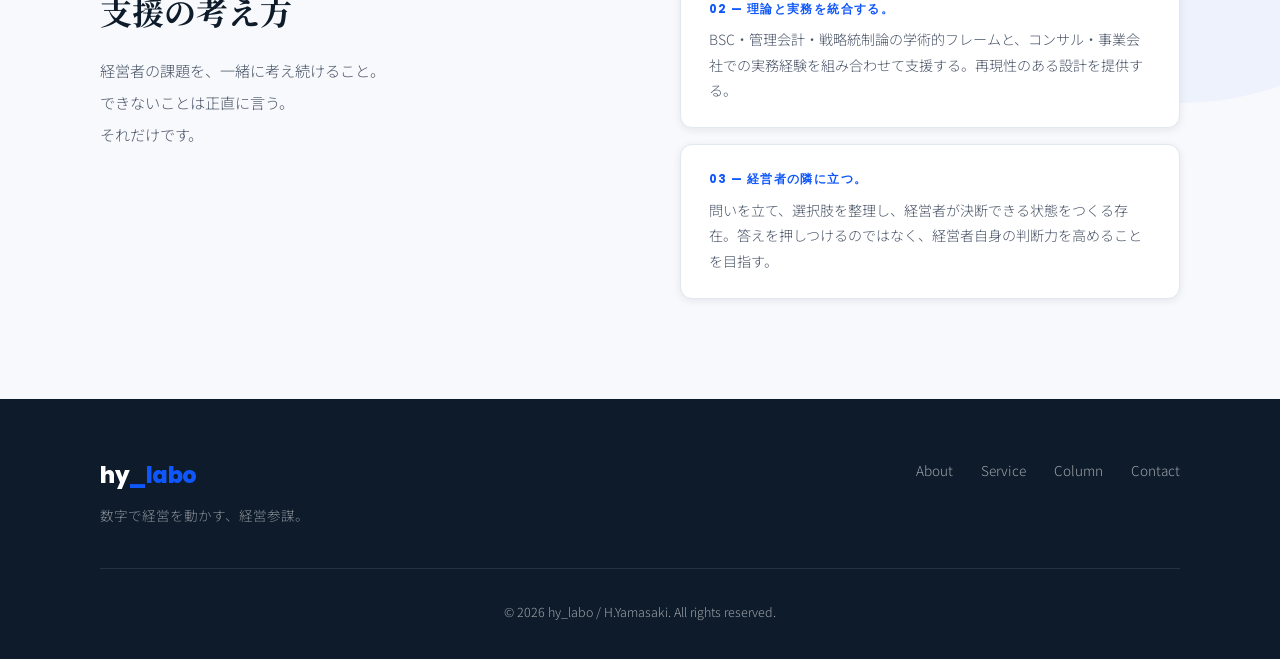
==== commit 426a08f5: "copy: Aboutセクションを事実ベースの簡潔な文章に改訂、ヒーローコピー更新" ====
--- a/about.html
+++ b/about.html
@@ -48,18 +48,10 @@
         <p class="section-eyebrow">Profile</p>
         <h2 class="section-title">プロフィール</h2>
         <p class="about-text">
-          会計大学院・MBAのダブルマスターを持つ経営参謀コンサルタント。
-          Accenture在籍中に管理会計・業務プロセス改善・経営改善コンサルティングを担当し、
-          複数の企業における経営管理の設計・定着を支援。
-          その後、事業会社にてIPO審査対応・内部統制構築・J-SOX対応・
-          開示書類作成・CFOサポートを一手に担い、
-          「コンサル × 事業会社 × 学術」を統合した希少な経歴を持つ。
+          会計大学院（会計学修士）・MBA取得。Accentureにて管理会計・業務プロセス改善・経営管理のコンサルティングに従事。その後、スタートアップ企業の管理部門にて内部統制構築・J-SOX対応・内部監査体制の整備を担当。証券審査・監査法人対応も経験。資格はQIA（内部監査士）。現在、独立して企業の内部監査・経営管理支援を行っている。
         </p>
         <p class="about-text">
-          独自理論「戦略統制論」（全19回）を体系化し、
-          「企業は戦略・統制・監査の三者によって構成される動的均衡システムである」という
-          命題を提唱。管理会計の実務シリーズ「数字で戦略を描く」（全11回）でも、
-          経営者が数字で経営を語れるようになるための実践的フレームワークを発信している。
+          noteにて経営管理・管理会計・戦略統制に関するコラムを発信中（「数字で戦略を描く」全11回・「戦略統制論」全19回）。
         </p>
         <div class="about-career">
           <div class="career-item">
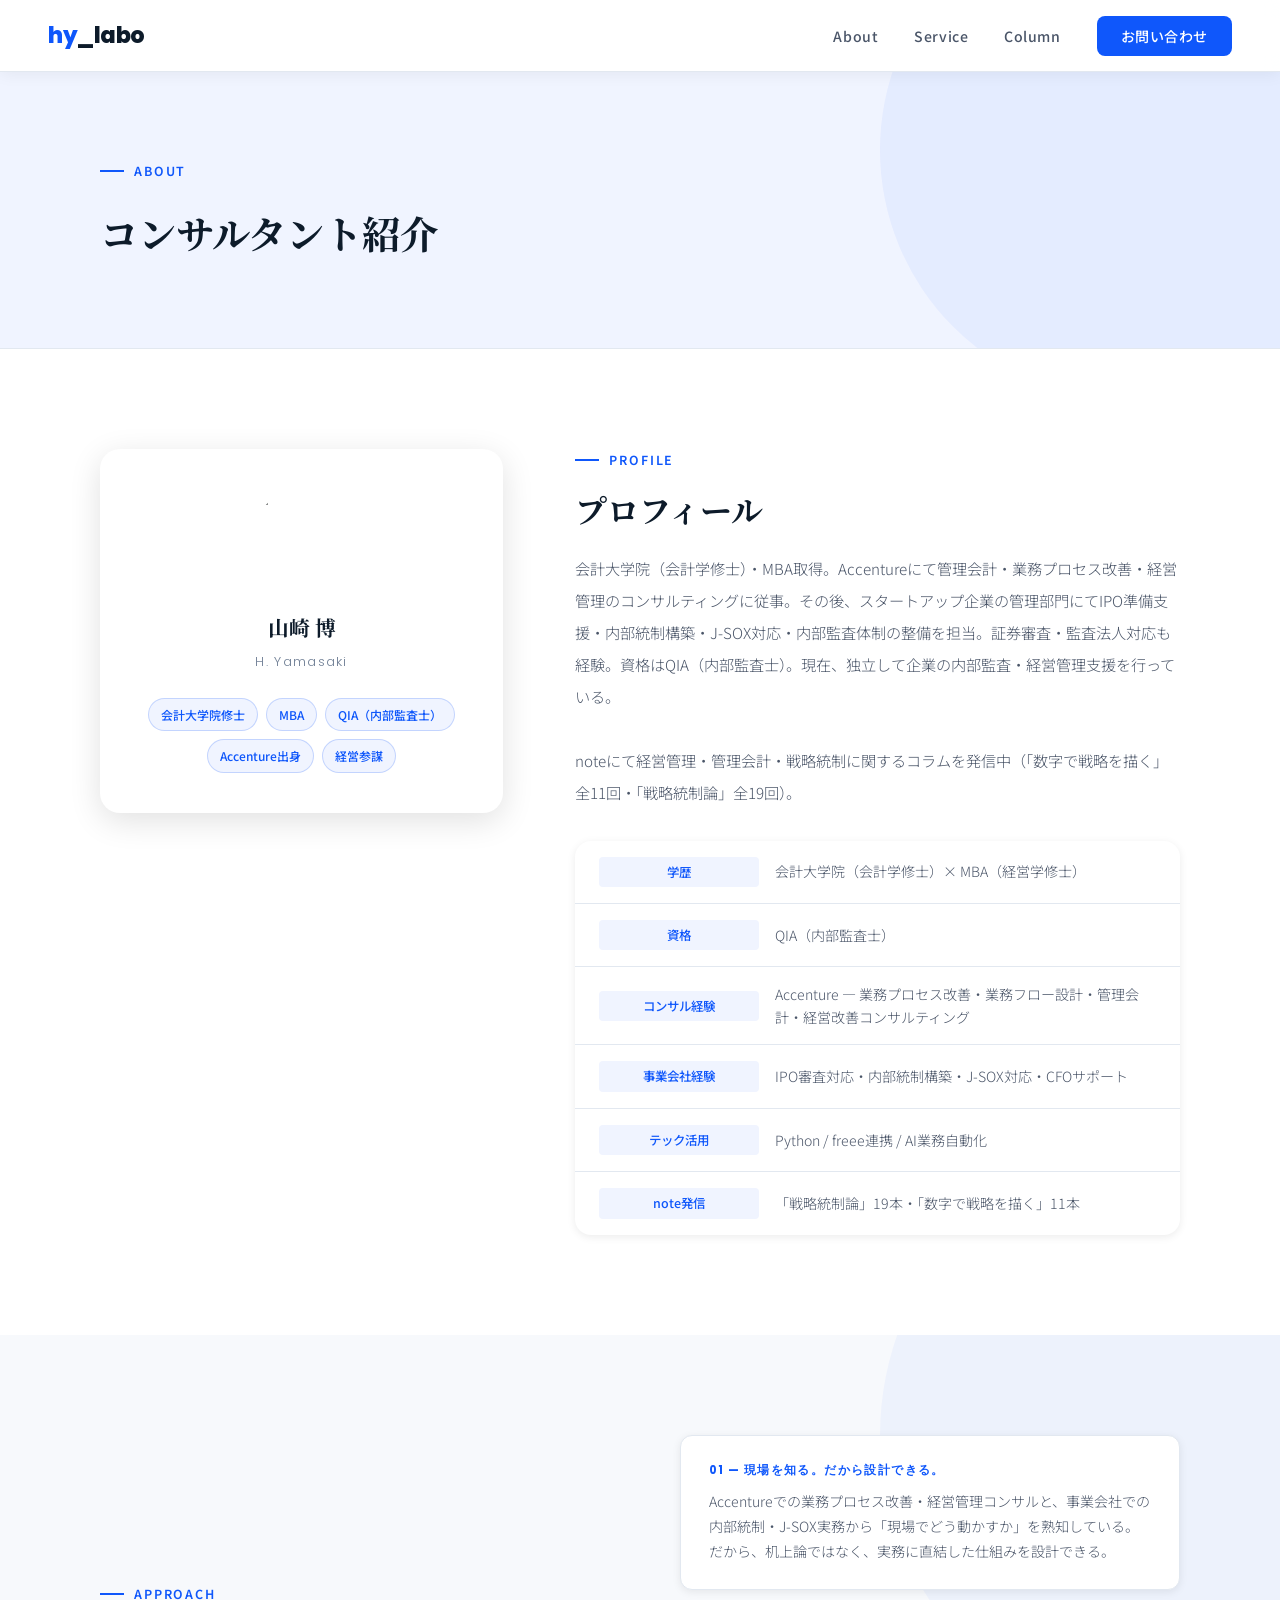
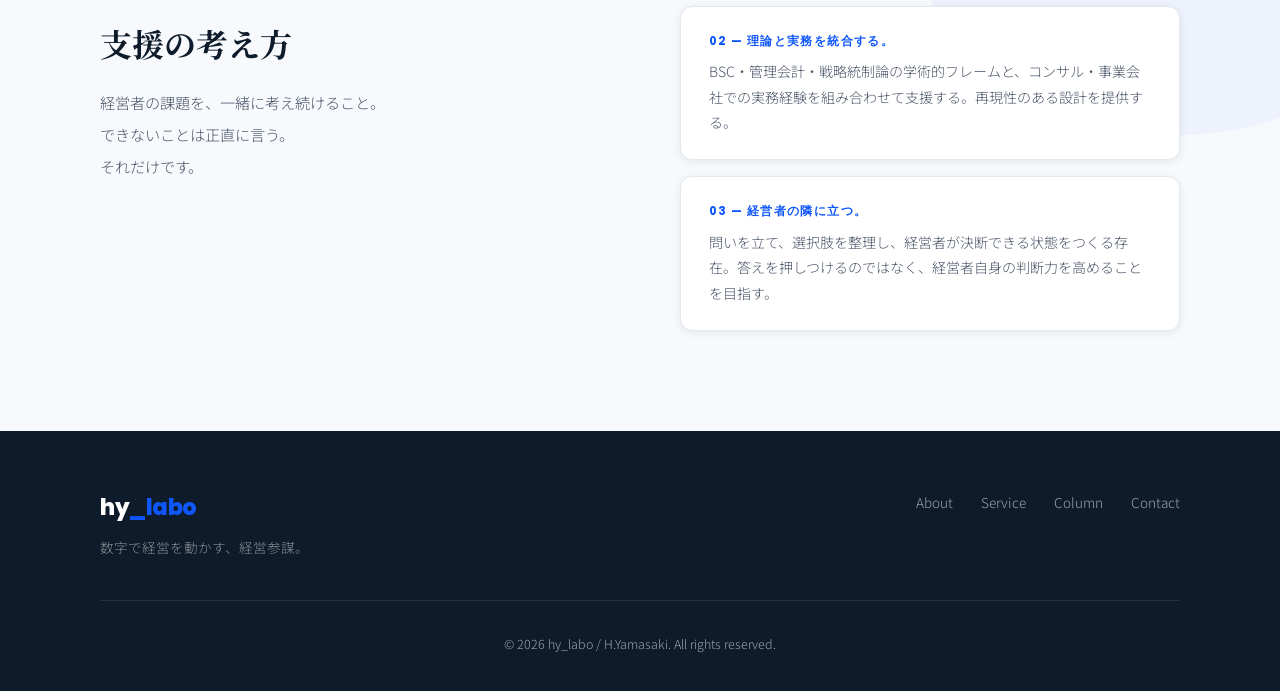
==== commit a7644f92: "copy: IPO準備支援を経歴に追加" ====
--- a/about.html
+++ b/about.html
@@ -48,7 +48,7 @@
         <p class="section-eyebrow">Profile</p>
         <h2 class="section-title">プロフィール</h2>
         <p class="about-text">
-          会計大学院（会計学修士）・MBA取得。Accentureにて管理会計・業務プロセス改善・経営管理のコンサルティングに従事。その後、スタートアップ企業の管理部門にて内部統制構築・J-SOX対応・内部監査体制の整備を担当。証券審査・監査法人対応も経験。資格はQIA（内部監査士）。現在、独立して企業の内部監査・経営管理支援を行っている。
+          会計大学院（会計学修士）・MBA取得。Accentureにて管理会計・業務プロセス改善・経営管理のコンサルティングに従事。その後、スタートアップ企業の管理部門にてIPO準備支援・内部統制構築・J-SOX対応・内部監査体制の整備を担当。証券審査・監査法人対応も経験。資格はQIA（内部監査士）。現在、独立して企業の内部監査・経営管理支援を行っている。
         </p>
         <p class="about-text">
           noteにて経営管理・管理会計・戦略統制に関するコラムを発信中（「数字で戦略を描く」全11回・「戦略統制論」全19回）。
